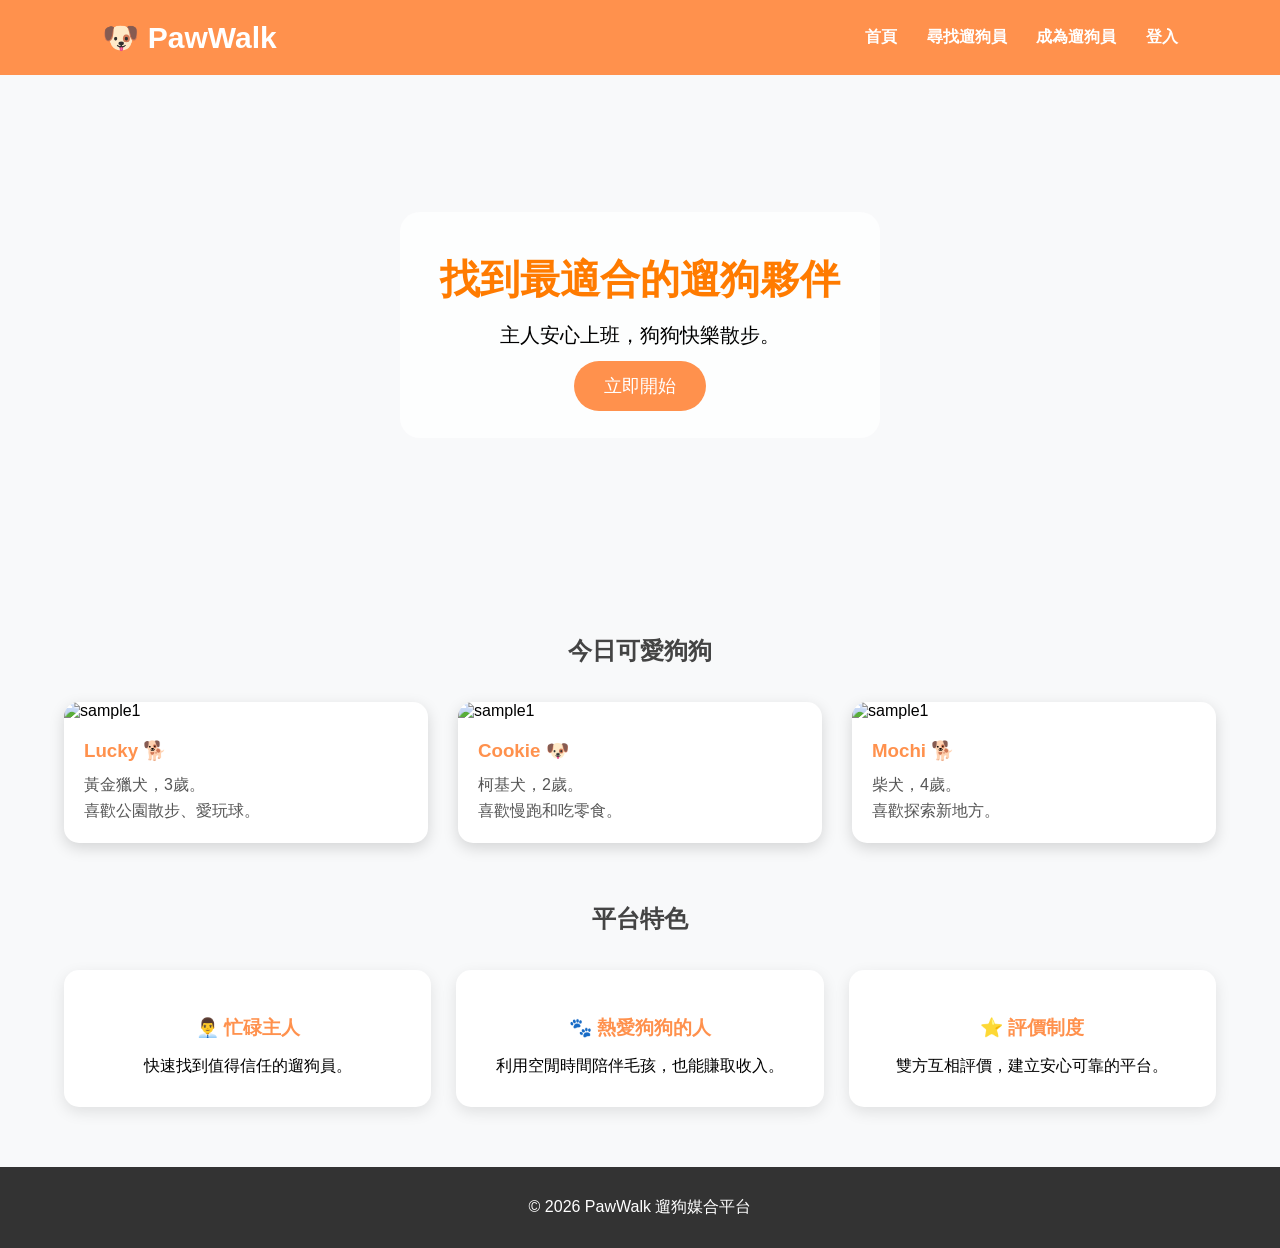
==== index.html @ 58ab6984 "Create index.html" ====
<!DOCTYPE html>
<html lang="zh-TW">
<head>
<meta charset="UTF-8">
<meta name="viewport" content="width=device-width, initial-scale=1.0">
<title>PawWalk - 遛狗媒合平台</title>

<style>
*{
    margin:0;
    padding:0;
    box-sizing:border-box;
    font-family:"Microsoft JhengHei",sans-serif;
}

body{
    background:#f8f9fa;
}

header{
    background:#ff914d;
    color:white;
    padding:20px 8%;
    display:flex;
    justify-content:space-between;
    align-items:center;
}

header h1{
    font-size:30px;
}

nav a{
    color:white;
    text-decoration:none;
    margin-left:25px;
    font-weight:bold;
}

.hero{
    height:500px;
    background-image:url("https://source.unsplash.com/1600x900/?dog,park");
    background-size:cover;
    background-position:center;
    display:flex;
    justify-content:center;
    align-items:center;
}

.hero-text{
    background:rgba(255,255,255,.8);
    padding:40px;
    border-radius:20px;
    text-align:center;
}

.hero-text h2{
    font-size:40px;
    color:#ff7b00;
    margin-bottom:15px;
}

.hero-text p{
    font-size:20px;
    margin-bottom:25px;
}

.btn{
    background:#ff914d;
    color:white;
    padding:15px 30px;
    border-radius:30px;
    text-decoration:none;
    font-size:18px;
}

.section{
    width:90%;
    max-width:1200px;
    margin:60px auto;
}

.section h2{
    text-align:center;
    margin-bottom:35px;
    color:#444;
}

.cards{
    display:grid;
    grid-template-columns:repeat(auto-fit,minmax(260px,1fr));
    gap:30px;
}

.card{
    background:white;
    border-radius:15px;
    overflow:hidden;
    box-shadow:0 5px 15px rgba(0,0,0,.15);
    transition:.3s;
}

.card:hover{
    transform:translateY(-8px);
}

.card img{
    width:100%;
    height:220px;
    object-fit:cover;
}

.card-content{
    padding:20px;
}

.card-content h3{
    color:#ff914d;
    margin-bottom:10px;
}

.card-content p{
    color:#555;
    line-height:1.6;
}

.feature{
    display:grid;
    grid-template-columns:repeat(auto-fit,minmax(250px,1fr));
    gap:25px;
    text-align:center;
}

.box{
    background:white;
    padding:30px;
    border-radius:15px;
    box-shadow:0 5px 15px rgba(0,0,0,.1);
}

.box h3{
    color:#ff914d;
    margin:15px 0;
}

footer{
    margin-top:60px;
    background:#333;
    color:white;
    text-align:center;
    padding:30px;
}
</style>

</head>
<body>

<header>
    <h1>🐶 PawWalk</h1>

    <nav>
        <a href="#">首頁</a>
        <a href="#">尋找遛狗員</a>
        <a href="#">成為遛狗員</a>
        <a href="#">登入</a>
    </nav>
</header>

<section class="hero">

<div class="hero-text">
    <h2>找到最適合的遛狗夥伴</h2>
    <p>主人安心上班，狗狗快樂散步。</p>
    <a class="btn" href="#">立即開始</a>
</div>

</section>

<section class="section">

<h2>今日可愛狗狗</h2>

<div class="cards">

<div class="card">
<img src="images/sample1.jpg" alt="sample1">
<div class="card-content">
<h3>Lucky 🐕</h3>
<p>
黃金獵犬，3歲。<br>
喜歡公園散步、愛玩球。
</p>
</div>
</div>

<div class="card">
<img src="images/sample2.jpg" alt="sample1">
<div class="card-content">
<h3>Cookie 🐶</h3>
<p>
柯基犬，2歲。<br>
喜歡慢跑和吃零食。
</p>
</div>
</div>

<div class="card">
<img src="images/sample3.jpg" alt="sample1">
<div class="card-content">
<h3>Mochi 🐕</h3>
<p>
柴犬，4歲。<br>
喜歡探索新地方。
</p>
</div>
</div>

</div>

</section>

<section class="section">

<h2>平台特色</h2>

<div class="feature">

<div class="box">
<h3>👨‍💼 忙碌主人</h3>
<p>
快速找到值得信任的遛狗員。
</p>
</div>

<div class="box">
<h3>🐾 熱愛狗狗的人</h3>
<p>
利用空閒時間陪伴毛孩，也能賺取收入。
</p>
</div>

<div class="box">
<h3>⭐ 評價制度</h3>
<p>
雙方互相評價，建立安心可靠的平台。
</p>
</div>

</div>

</section>

<footer>

<p>
© 2026 PawWalk 遛狗媒合平台
</p>

</footer>

</body>
</html>
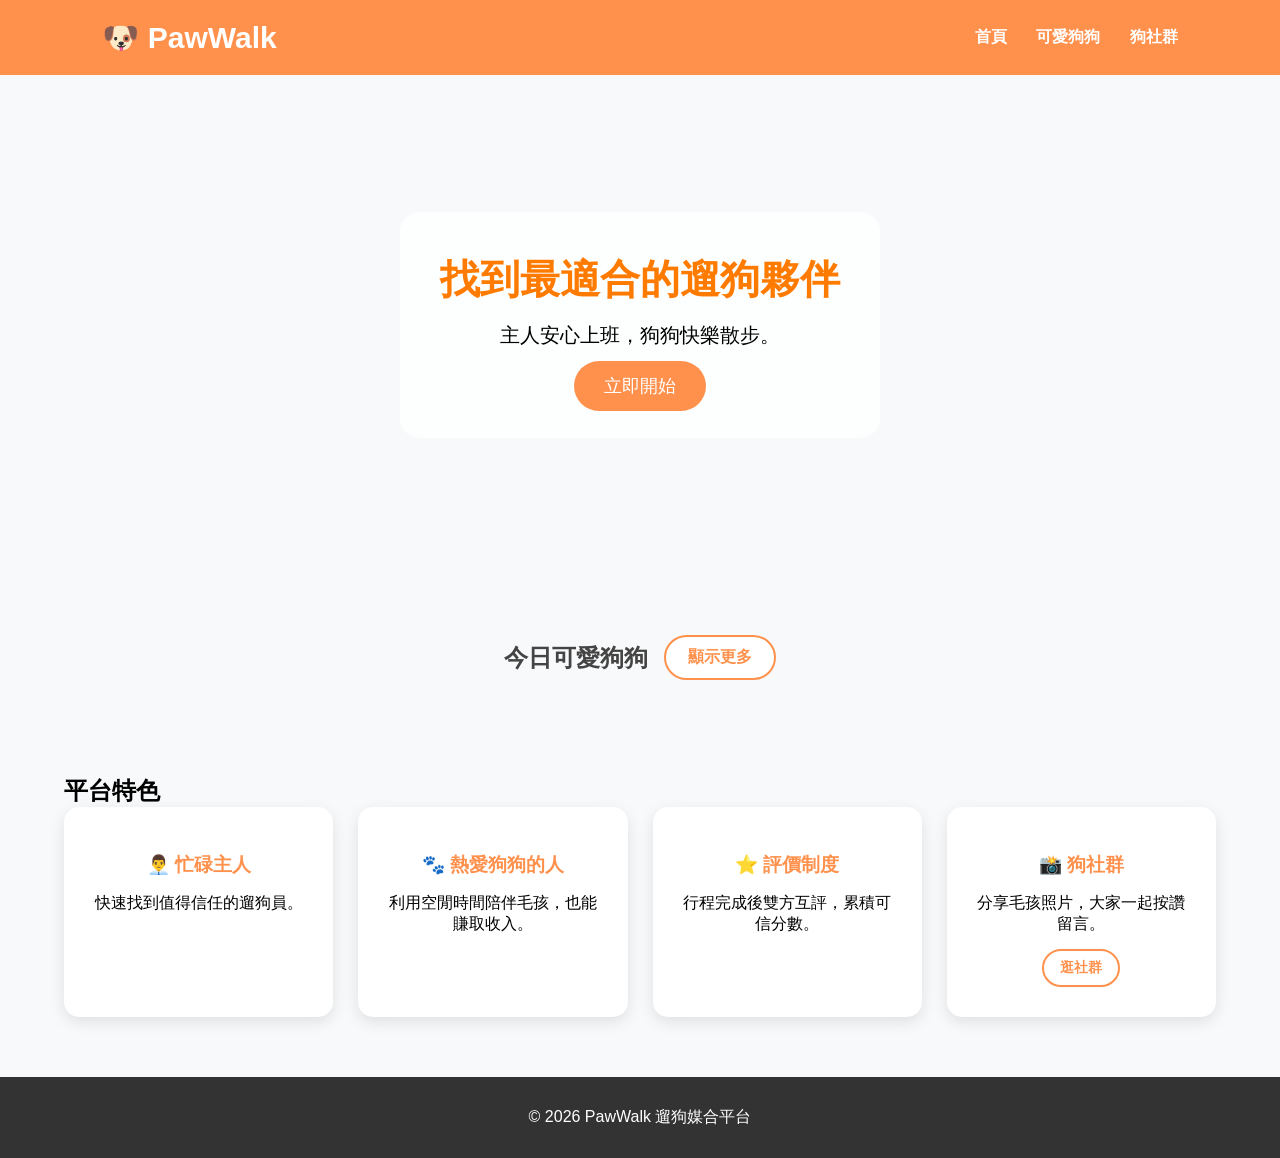
==== commit f69c205d: "Update index.html" ====
--- a/index.html
+++ b/index.html
@@ -4,6 +4,7 @@
 <meta charset="UTF-8">
 <meta name="viewport" content="width=device-width, initial-scale=1.0">
 <title>PawWalk - 遛狗媒合平台</title>
+<link rel="stylesheet" href="css/auth.css">
 
 <style>
 *{
@@ -28,6 +29,11 @@
 
 header h1{
     font-size:30px;
+}
+
+header h1 a{
+    color:white;
+    text-decoration:none;
 }
 
 nav a{
@@ -74,16 +80,43 @@
     font-size:18px;
 }
 
+.btn-outline{
+    background:white;
+    color:#ff914d;
+    border:2px solid #ff914d;
+    padding:10px 22px;
+    border-radius:30px;
+    text-decoration:none;
+    font-size:16px;
+    font-weight:bold;
+    display:inline-block;
+    transition:.2s;
+}
+
+.btn-outline:hover{
+    background:#ff914d;
+    color:white;
+}
+
 .section{
     width:90%;
     max-width:1200px;
     margin:60px auto;
 }
 
-.section h2{
+.section-head{
+    display:flex;
+    flex-wrap:wrap;
+    justify-content:center;
+    align-items:center;
+    gap:16px;
+    margin-bottom:35px;
+}
+
+.section-head h2{
+    margin:0;
+    color:#444;
     text-align:center;
-    margin-bottom:35px;
-    color:#444;
 }
 
 .cards{
@@ -100,6 +133,13 @@
     transition:.3s;
 }
 
+.card-link{
+    display:block;
+    color:inherit;
+    text-decoration:none;
+    cursor:pointer;
+}
+
 .card:hover{
     transform:translateY(-8px);
 }
@@ -150,19 +190,30 @@
     text-align:center;
     padding:30px;
 }
+
+@media (max-width:640px){
+    header{
+        flex-direction:column;
+        gap:12px;
+        text-align:center;
+    }
+    nav a{
+        margin:0 10px;
+    }
+}
 </style>
 
 </head>
 <body>
 
 <header>
-    <h1>🐶 PawWalk</h1>
-
-    <nav>
-        <a href="#">首頁</a>
-        <a href="#">尋找遛狗員</a>
-        <a href="#">成為遛狗員</a>
-        <a href="#">登入</a>
+    <h1><a href="index.html">🐶 PawWalk</a></h1>
+
+    <nav id="main-nav">
+        <a href="index.html">首頁</a>
+        <a href="dogs.html">可愛狗狗</a>
+        <a href="community.html">狗社群</a>
+        <span data-auth-slot></span>
     </nav>
 </header>
 
@@ -171,51 +222,19 @@
 <div class="hero-text">
     <h2>找到最適合的遛狗夥伴</h2>
     <p>主人安心上班，狗狗快樂散步。</p>
-    <a class="btn" href="#">立即開始</a>
+    <a class="btn" href="register.html">立即開始</a>
 </div>
 
 </section>
 
 <section class="section">
 
-<h2>今日可愛狗狗</h2>
-
-<div class="cards">
-
-<div class="card">
-<img src="images/sample1.jpg" alt="sample1">
-<div class="card-content">
-<h3>Lucky 🐕</h3>
-<p>
-黃金獵犬，3歲。<br>
-喜歡公園散步、愛玩球。
-</p>
-</div>
-</div>
-
-<div class="card">
-<img src="images/sample2.jpg" alt="sample1">
-<div class="card-content">
-<h3>Cookie 🐶</h3>
-<p>
-柯基犬，2歲。<br>
-喜歡慢跑和吃零食。
-</p>
-</div>
-</div>
-
-<div class="card">
-<img src="images/sample3.jpg" alt="sample1">
-<div class="card-content">
-<h3>Mochi 🐕</h3>
-<p>
-柴犬，4歲。<br>
-喜歡探索新地方。
-</p>
-</div>
-</div>
-
-</div>
+<div class="section-head">
+    <h2>今日可愛狗狗</h2>
+    <a class="btn-outline" href="dogs.html">顯示更多</a>
+</div>
+
+<div class="cards" id="featured-dogs"></div>
 
 </section>
 
@@ -242,7 +261,17 @@
 <div class="box">
 <h3>⭐ 評價制度</h3>
 <p>
-雙方互相評價，建立安心可靠的平台。
+行程完成後雙方互評，累積可信分數。
+</p>
+</div>
+
+<div class="box">
+<h3>📸 狗社群</h3>
+<p>
+分享毛孩照片，大家一起按讚留言。
+</p>
+<p style="margin-top:14px;">
+<a class="btn-outline" href="community.html" style="font-size:14px;padding:8px 16px;">逛社群</a>
 </p>
 </div>
 
@@ -258,5 +287,17 @@
 
 </footer>
 
+<script src="js/listings.js"></script>
+<script src="data/dogs.js"></script>
+<script src="js/dogs-ui.js"></script>
+<script src="js/auth.js"></script>
+<script src="js/nav-auth.js"></script>
+<script>
+DogsUI.render(
+    document.getElementById("featured-dogs"),
+    DogData.featured(3),
+    "simple"
+);
+</script>
 </body>
 </html>
